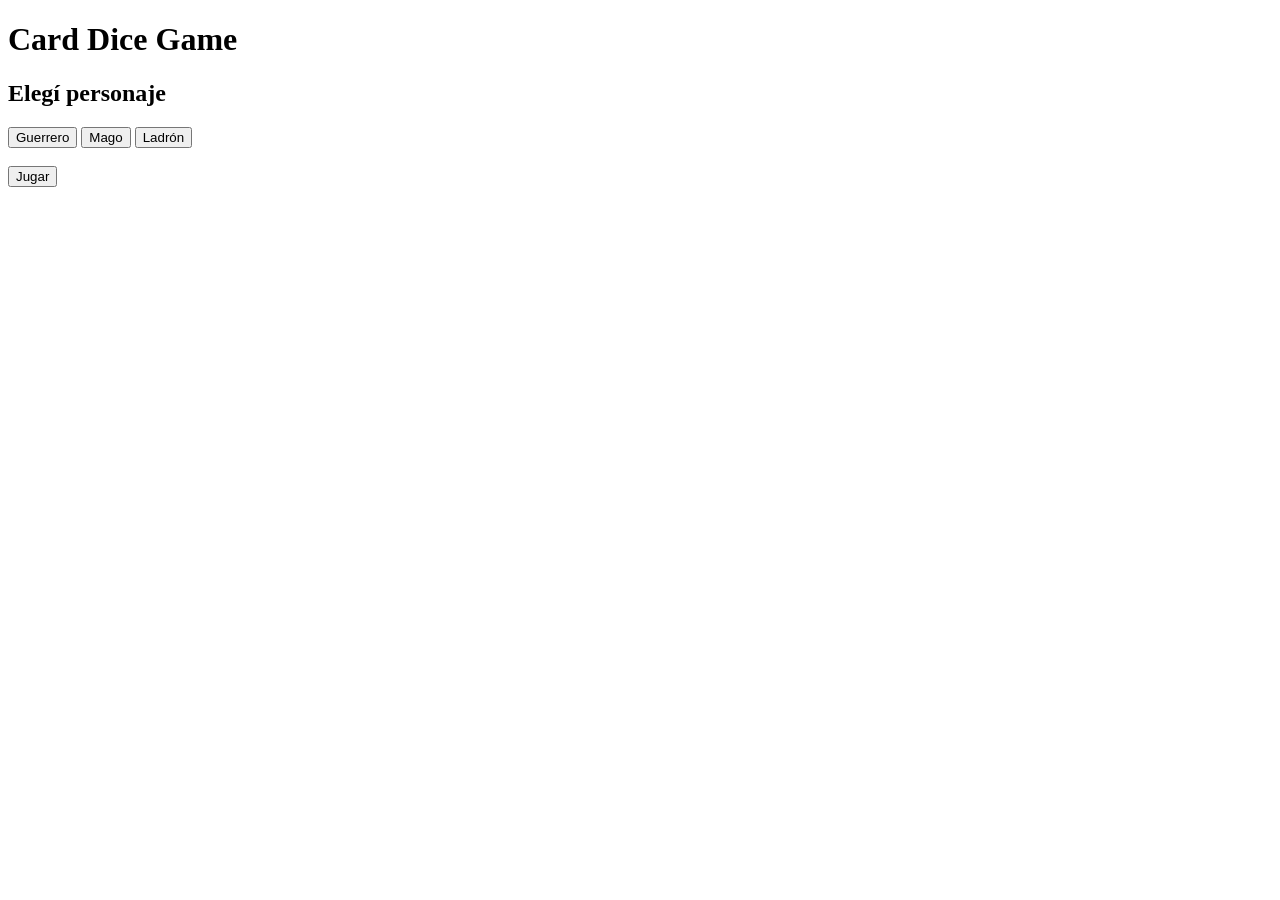
==== Cartas/index.html @ 75b0ce14 "Todo" ====
<!DOCTYPE html>
<html lang="es">
<head>
  <meta charset="UTF-8">
  <title>Menu</title>
  <link rel="stylesheet" href="style.css">
</head>
<body>

<h1>Card Dice Game</h1>

<h2>Elegí personaje</h2>

<button onclick="selectCharacter('guerrero')">Guerrero</button>
<button onclick="selectCharacter('mago')">Mago</button>
<button onclick="selectCharacter('ladron')">Ladrón</button>

<br><br>

<button onclick="startGame()">Jugar</button>

<script src="menu.js"></script>
</body>
</html>
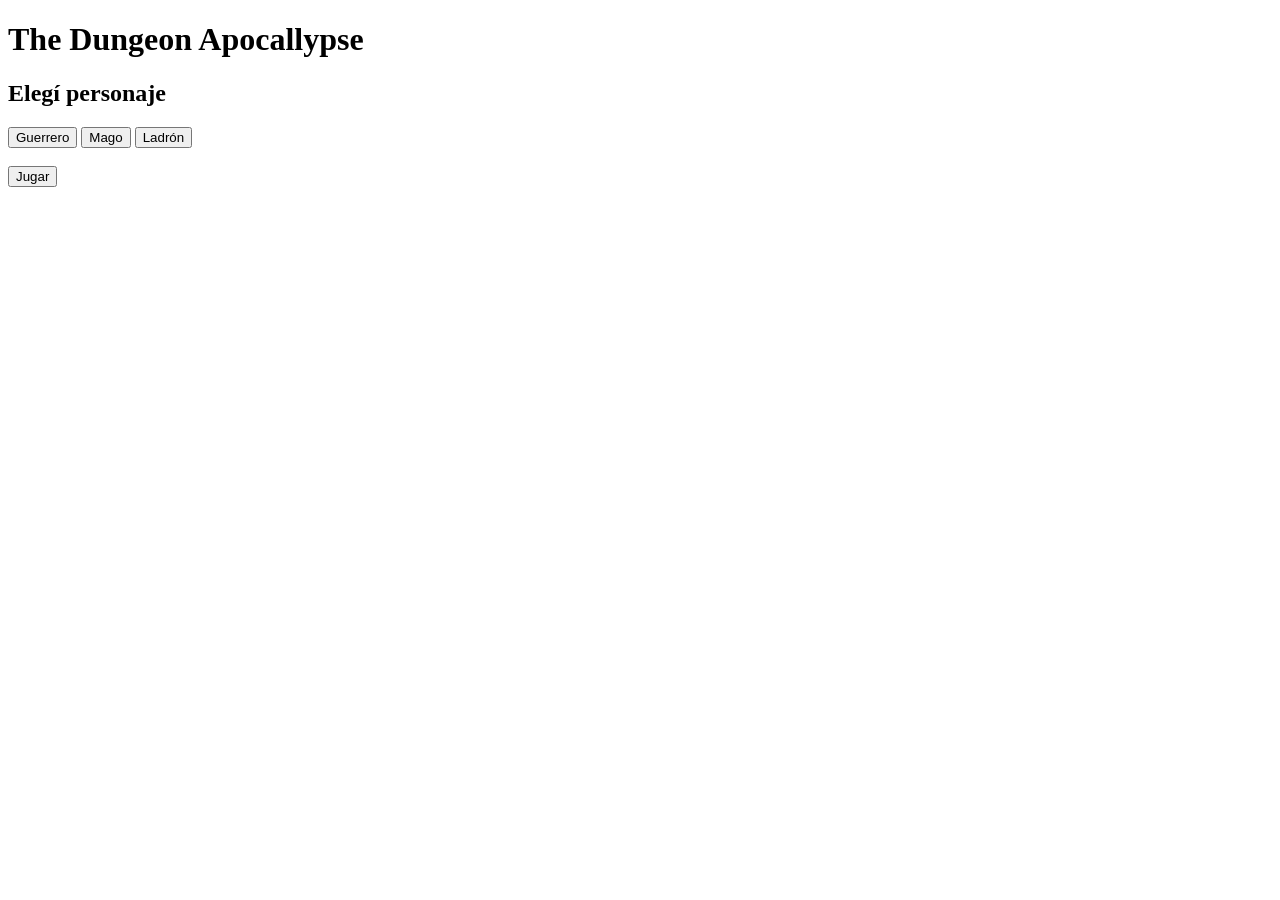
==== commit aa90dbe1: "Update index.html" ====
--- a/Cartas/index.html
+++ b/Cartas/index.html
@@ -7,7 +7,7 @@
 </head>
 <body>
 
-<h1>Card Dice Game</h1>
+<h1>The Dungeon Apocallypse</h1>
 
 <h2>Elegí personaje</h2>
 
@@ -21,4 +21,4 @@
 
 <script src="menu.js"></script>
 </body>
-</html>+</html>
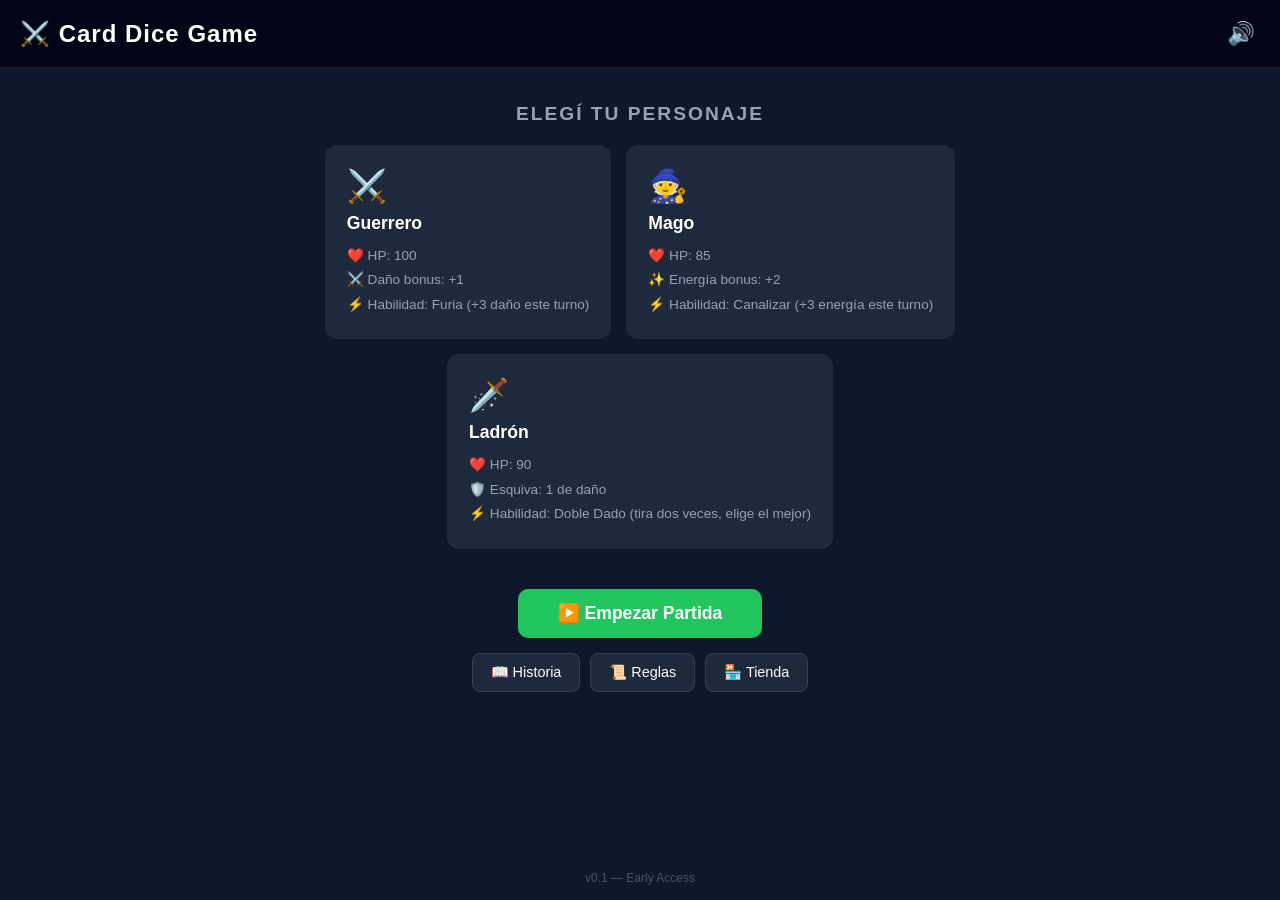
==== commit f2408121: "Definity" ====
--- a/Cartas/index.html
+++ b/Cartas/index.html
@@ -2,23 +2,117 @@
 <html lang="es">
 <head>
   <meta charset="UTF-8">
-  <title>Menu</title>
-  <link rel="stylesheet" href="style.css">
+  <title>Card Dice Game</title>
+  <link rel="stylesheet" href="css/style.css">
 </head>
 <body>
 
-<h1>The Dungeon Apocallypse</h1>
+  <!-- HEADER -->
+  <div class="menu-header">
+    <h1 class="game-title">⚔️ Card Dice Game</h1>
+    <button class="icon-btn" onclick="toggleMute()" id="mute-btn">🔊</button>
+  </div>
 
-<h2>Elegí personaje</h2>
+  <!-- SELECCIÓN DE PERSONAJE -->
+  <section class="hero-section">
+    <h2>Elegí tu personaje</h2>
+    <div class="hero-cards">
 
-<button onclick="selectCharacter('guerrero')">Guerrero</button>
-<button onclick="selectCharacter('mago')">Mago</button>
-<button onclick="selectCharacter('ladron')">Ladrón</button>
+      <div class="hero-card" id="hero-guerrero" onclick="selectCharacter('guerrero')">
+        <div class="hero-icon">⚔️</div>
+        <h3>Guerrero</h3>
+        <ul>
+          <li>❤️ HP: 100</li>
+          <li>⚔️ Daño bonus: +1</li>
+          <li>⚡ Habilidad: Furia (+3 daño este turno)</li>
+        </ul>
+      </div>
 
-<br><br>
+      <div class="hero-card" id="hero-mago" onclick="selectCharacter('mago')">
+        <div class="hero-icon">🧙</div>
+        <h3>Mago</h3>
+        <ul>
+          <li>❤️ HP: 85</li>
+          <li>✨ Energía bonus: +2</li>
+          <li>⚡ Habilidad: Canalizar (+3 energía este turno)</li>
+        </ul>
+      </div>
 
-<button onclick="startGame()">Jugar</button>
+      <div class="hero-card" id="hero-ladron" onclick="selectCharacter('ladron')">
+        <div class="hero-icon">🗡️</div>
+        <h3>Ladrón</h3>
+        <ul>
+          <li>❤️ HP: 90</li>
+          <li>🛡️ Esquiva: 1 de daño</li>
+          <li>⚡ Habilidad: Doble Dado (tira dos veces, elige el mejor)</li>
+        </ul>
+      </div>
 
-<script src="menu.js"></script>
+    </div>
+  </section>
+
+  <!-- BOTONES PRINCIPALES -->
+  <section class="menu-buttons">
+    <button class="start-btn" onclick="startGame()">▶️ Empezar Partida</button>
+    <div class="secondary-buttons">
+      <button class="menu-btn" onclick="openModal('modal-lore')">📖 Historia</button>
+      <button class="menu-btn" onclick="openModal('modal-rules')">📜 Reglas</button>
+      <button class="menu-btn" onclick="openModal('modal-shop')">🏪 Tienda</button>
+    </div>
+  </section>
+
+  <!-- VERSION -->
+  <footer class="menu-footer">v0.1 — Early Access</footer>
+
+  <!-- MODAL: HISTORIA -->
+  <div class="modal hidden" id="modal-lore">
+    <div class="modal-box">
+      <button class="modal-close" onclick="closeModal('modal-lore')">✕</button>
+      <h2>📖 Historia</h2>
+      <p>En un mundo donde los dioses juegan con dados y las cartas dictan el destino, un héroe solitario desafía las sombras que consumen las tierras del norte.</p>
+      <p>Cada batalla es un lanzamiento. Cada carta, una decisión. El camino hacia la redención está pavimentado con huesos de enemigos caídos.</p>
+      <p><em>¿Tenés el valor de enfrentarte al caos?</em></p>
+    </div>
+  </div>
+
+  <!-- MODAL: REGLAS -->
+  <div class="modal hidden" id="modal-rules">
+    <div class="modal-box">
+      <button class="modal-close" onclick="closeModal('modal-rules')">✕</button>
+      <h2>📜 Reglas</h2>
+      <ul>
+        <li>🎲 Tirá los dados al inicio de tu turno para ganar energía.</li>
+        <li>⚡ Usá tu habilidad especial una vez por turno.</li>
+        <li>🃏 Jugá cartas gastando energía para atacar o curarte.</li>
+        <li>🔚 Terminá el turno para que el enemigo ataque.</li>
+        <li>💀 Si tu HP llega a 0, perdés. Si el enemigo llega a 0, ganás.</li>
+      </ul>
+    </div>
+  </div>
+
+  <!-- MODAL: TIENDA -->
+  <div class="modal hidden" id="modal-shop">
+    <div class="modal-box">
+      <button class="modal-close" onclick="closeModal('modal-shop')">✕</button>
+      <h2>🏪 Tienda</h2>
+      <p class="shop-soon">La tienda está en construcción. Próximamente podrás comprar cartas, mejoras y cosméticos.</p>
+      <div class="shop-items">
+        <div class="shop-item locked">
+          <span>🗡️ Espada del Caos</span>
+          <span class="lock">🔒 Próximamente</span>
+        </div>
+        <div class="shop-item locked">
+          <span>🛡️ Escudo de Hierro</span>
+          <span class="lock">🔒 Próximamente</span>
+        </div>
+        <div class="shop-item locked">
+          <span>🧪 Poción Mayor</span>
+          <span class="lock">🔒 Próximamente</span>
+        </div>
+      </div>
+    </div>
+  </div>
+
+  <script src="js/menu.js"></script>
 </body>
 </html>
--- a/Cartas/css/style.css
+++ b/Cartas/css/style.css
@@ -0,0 +1,253 @@
+/* --------- BASE --------- */
+* {
+  box-sizing: border-box;
+}
+
+body {
+  margin: 0;
+  font-family: Arial, sans-serif;
+  background: #0f172a;
+  color: white;
+  min-height: 100vh;
+  display: flex;
+  flex-direction: column;
+  align-items: center;
+}
+
+/* --------- HEADER --------- */
+.menu-header {
+  width: 100%;
+  display: flex;
+  justify-content: space-between;
+  align-items: center;
+  padding: 15px 20px;
+  background: #020617;
+}
+
+.game-title {
+  margin: 0;
+  font-size: 1.5rem;
+  letter-spacing: 1px;
+}
+
+.icon-btn {
+  background: none;
+  border: none;
+  font-size: 1.4rem;
+  cursor: pointer;
+  padding: 5px;
+}
+
+/* --------- HEROES --------- */
+.hero-section {
+  text-align: center;
+  padding: 20px;
+  width: 100%;
+  max-width: 800px;
+}
+
+.hero-section h2 {
+  margin-bottom: 20px;
+  font-size: 1.2rem;
+  color: #94a3b8;
+  text-transform: uppercase;
+  letter-spacing: 2px;
+}
+
+.hero-cards {
+  display: flex;
+  gap: 15px;
+  justify-content: center;
+  flex-wrap: wrap;
+}
+
+.hero-card {
+  background: #1e293b;
+  border: 2px solid transparent;
+  border-radius: 12px;
+  padding: 20px;
+  min-width: 200px;
+  cursor: pointer;
+  transition: 0.2s;
+  text-align: left;
+}
+
+.hero-card:hover {
+  background: #334155;
+  transform: translateY(-3px);
+}
+
+.hero-card.selected {
+  border-color: #f59e0b;
+  background: #292524;
+  box-shadow: 0 0 15px rgba(245, 158, 11, 0.3);
+}
+
+.hero-icon {
+  font-size: 2rem;
+  margin-bottom: 8px;
+}
+
+.hero-card h3 {
+  margin: 0 0 10px 0;
+  font-size: 1.1rem;
+}
+
+.hero-card ul {
+  list-style: none;
+  padding: 0;
+  margin: 0;
+  font-size: 0.85rem;
+  color: #94a3b8;
+  line-height: 1.8;
+}
+
+.hero-card.selected ul {
+  color: #cbd5e1;
+}
+
+/* --------- BOTONES PRINCIPALES --------- */
+.menu-buttons {
+  display: flex;
+  flex-direction: column;
+  align-items: center;
+  gap: 15px;
+  padding: 20px;
+}
+
+.start-btn {
+  background: #22c55e;
+  color: white;
+  border: none;
+  border-radius: 10px;
+  padding: 14px 40px;
+  font-size: 1.1rem;
+  font-weight: bold;
+  cursor: pointer;
+  transition: 0.2s;
+}
+
+.start-btn:hover {
+  background: #16a34a;
+  transform: scale(1.03);
+}
+
+.secondary-buttons {
+  display: flex;
+  gap: 10px;
+  flex-wrap: wrap;
+  justify-content: center;
+}
+
+.menu-btn {
+  background: #1e293b;
+  color: white;
+  border: 1px solid #334155;
+  border-radius: 8px;
+  padding: 10px 18px;
+  font-size: 0.9rem;
+  cursor: pointer;
+  transition: 0.2s;
+}
+
+.menu-btn:hover {
+  background: #334155;
+}
+
+/* --------- FOOTER --------- */
+.menu-footer {
+  margin-top: auto;
+  padding: 15px;
+  font-size: 0.75rem;
+  color: #475569;
+}
+
+/* --------- MODALES --------- */
+.modal {
+  position: fixed;
+  top: 0;
+  left: 0;
+  width: 100%;
+  height: 100%;
+  background: rgba(0, 0, 0, 0.85);
+  display: flex;
+  justify-content: center;
+  align-items: center;
+  z-index: 100;
+}
+
+.modal.hidden {
+  display: none;
+}
+
+.modal-box {
+  background: #1e293b;
+  border-radius: 14px;
+  padding: 30px;
+  max-width: 480px;
+  width: 90%;
+  position: relative;
+  line-height: 1.7;
+}
+
+.modal-box h2 {
+  margin-top: 0;
+}
+
+.modal-box ul {
+  padding-left: 10px;
+  list-style: none;
+}
+
+.modal-box ul li {
+  margin-bottom: 10px;
+  color: #cbd5e1;
+}
+
+.modal-close {
+  position: absolute;
+  top: 12px;
+  right: 12px;
+  background: #334155;
+  color: white;
+  border: none;
+  border-radius: 6px;
+  padding: 5px 10px;
+  cursor: pointer;
+  font-size: 0.9rem;
+}
+
+.modal-close:hover {
+  background: #475569;
+}
+
+/* --------- TIENDA --------- */
+.shop-soon {
+  color: #94a3b8;
+  font-size: 0.9rem;
+  margin-bottom: 20px;
+}
+
+.shop-items {
+  display: flex;
+  flex-direction: column;
+  gap: 10px;
+}
+
+.shop-item {
+  display: flex;
+  justify-content: space-between;
+  align-items: center;
+  background: #0f172a;
+  padding: 12px 16px;
+  border-radius: 8px;
+}
+
+.shop-item.locked {
+  opacity: 0.6;
+}
+
+.lock {
+  font-size: 0.8rem;
+  color: #64748b;
+}
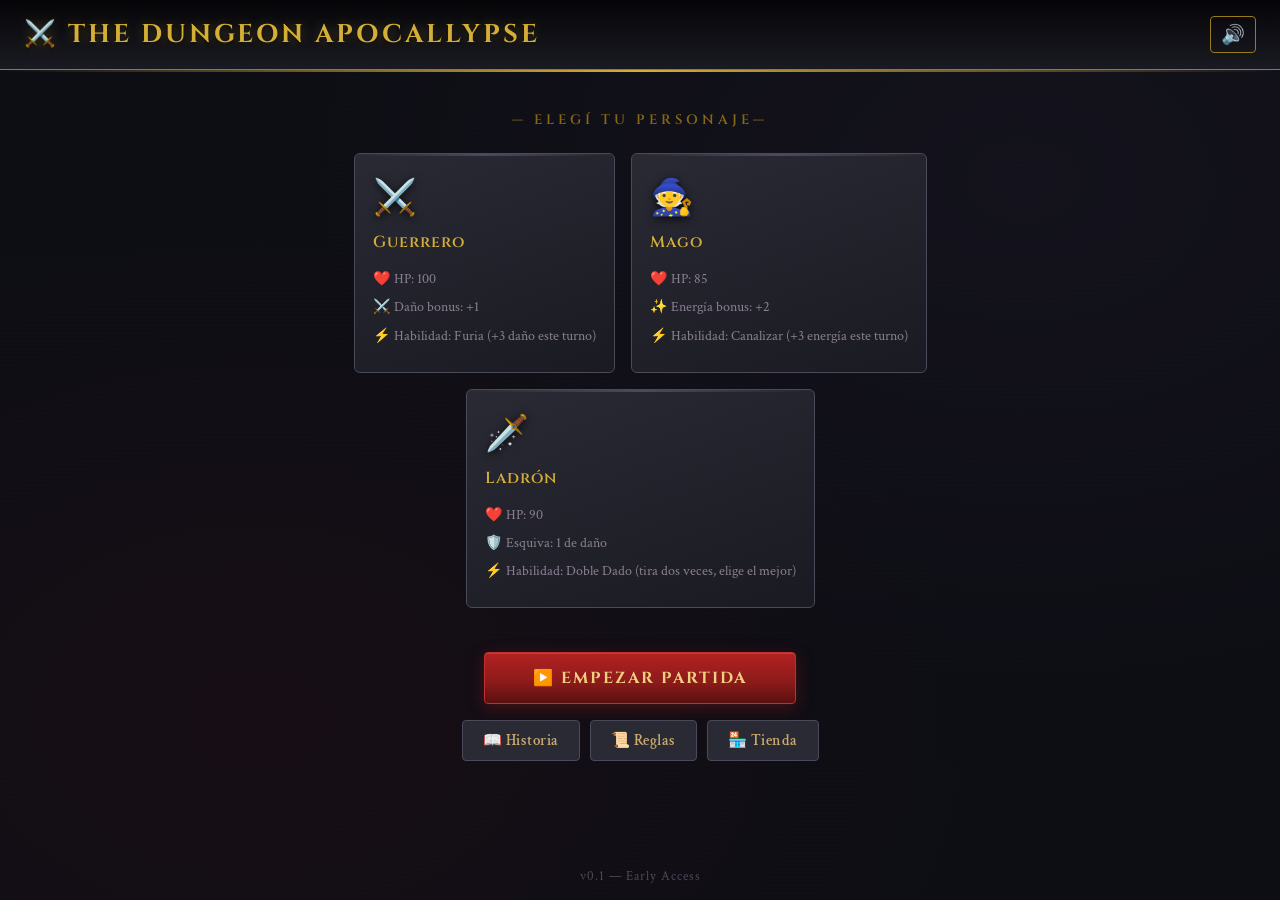
==== commit 9893a9de: "Update index.html" ====
--- a/Cartas/index.html
+++ b/Cartas/index.html
@@ -2,14 +2,14 @@
 <html lang="es">
 <head>
   <meta charset="UTF-8">
-  <title>Card Dice Game</title>
+  <title>The Dungeon Apocallypse</title>
   <link rel="stylesheet" href="css/style.css">
 </head>
 <body>
 
   <!-- HEADER -->
   <div class="menu-header">
-    <h1 class="game-title">⚔️ Card Dice Game</h1>
+    <h1 class="game-title">⚔️ The Dungeon Apocallypse</h1>
     <button class="icon-btn" onclick="toggleMute()" id="mute-btn">🔊</button>
   </div>
 
--- a/Cartas/css/style.css
+++ b/Cartas/css/style.css
@@ -1,253 +1,402 @@
-/* --------- BASE --------- */
-* {
-  box-sizing: border-box;
-}
-
-body {
-  margin: 0;
-  font-family: Arial, sans-serif;
-  background: #0f172a;
-  color: white;
-  min-height: 100vh;
-  display: flex;
-  flex-direction: column;
-  align-items: center;
-}
-
-/* --------- HEADER --------- */
-.menu-header {
-  width: 100%;
-  display: flex;
-  justify-content: space-between;
-  align-items: center;
-  padding: 15px 20px;
-  background: #020617;
-}
-
-.game-title {
-  margin: 0;
-  font-size: 1.5rem;
-  letter-spacing: 1px;
-}
-
-.icon-btn {
-  background: none;
-  border: none;
-  font-size: 1.4rem;
-  cursor: pointer;
-  padding: 5px;
-}
-
-/* --------- HEROES --------- */
-.hero-section {
-  text-align: center;
-  padding: 20px;
-  width: 100%;
-  max-width: 800px;
-}
-
-.hero-section h2 {
-  margin-bottom: 20px;
-  font-size: 1.2rem;
-  color: #94a3b8;
-  text-transform: uppercase;
-  letter-spacing: 2px;
-}
-
-.hero-cards {
-  display: flex;
-  gap: 15px;
-  justify-content: center;
-  flex-wrap: wrap;
-}
-
-.hero-card {
-  background: #1e293b;
-  border: 2px solid transparent;
-  border-radius: 12px;
-  padding: 20px;
-  min-width: 200px;
-  cursor: pointer;
-  transition: 0.2s;
-  text-align: left;
-}
-
-.hero-card:hover {
-  background: #334155;
-  transform: translateY(-3px);
-}
-
-.hero-card.selected {
-  border-color: #f59e0b;
-  background: #292524;
-  box-shadow: 0 0 15px rgba(245, 158, 11, 0.3);
-}
-
-.hero-icon {
-  font-size: 2rem;
-  margin-bottom: 8px;
-}
-
-.hero-card h3 {
-  margin: 0 0 10px 0;
-  font-size: 1.1rem;
-}
-
-.hero-card ul {
-  list-style: none;
-  padding: 0;
-  margin: 0;
-  font-size: 0.85rem;
-  color: #94a3b8;
-  line-height: 1.8;
-}
-
-.hero-card.selected ul {
-  color: #cbd5e1;
-}
-
-/* --------- BOTONES PRINCIPALES --------- */
-.menu-buttons {
-  display: flex;
-  flex-direction: column;
-  align-items: center;
-  gap: 15px;
-  padding: 20px;
-}
-
-.start-btn {
-  background: #22c55e;
-  color: white;
-  border: none;
-  border-radius: 10px;
-  padding: 14px 40px;
-  font-size: 1.1rem;
-  font-weight: bold;
-  cursor: pointer;
-  transition: 0.2s;
-}
-
-.start-btn:hover {
-  background: #16a34a;
-  transform: scale(1.03);
-}
-
-.secondary-buttons {
-  display: flex;
-  gap: 10px;
-  flex-wrap: wrap;
-  justify-content: center;
-}
-
-.menu-btn {
-  background: #1e293b;
-  color: white;
-  border: 1px solid #334155;
-  border-radius: 8px;
-  padding: 10px 18px;
-  font-size: 0.9rem;
-  cursor: pointer;
-  transition: 0.2s;
-}
-
-.menu-btn:hover {
-  background: #334155;
-}
-
-/* --------- FOOTER --------- */
-.menu-footer {
-  margin-top: auto;
-  padding: 15px;
-  font-size: 0.75rem;
-  color: #475569;
-}
-
-/* --------- MODALES --------- */
-.modal {
-  position: fixed;
-  top: 0;
-  left: 0;
-  width: 100%;
-  height: 100%;
-  background: rgba(0, 0, 0, 0.85);
-  display: flex;
-  justify-content: center;
-  align-items: center;
-  z-index: 100;
-}
-
-.modal.hidden {
-  display: none;
-}
-
-.modal-box {
-  background: #1e293b;
-  border-radius: 14px;
-  padding: 30px;
-  max-width: 480px;
-  width: 90%;
-  position: relative;
-  line-height: 1.7;
-}
-
-.modal-box h2 {
-  margin-top: 0;
-}
-
-.modal-box ul {
-  padding-left: 10px;
-  list-style: none;
-}
-
-.modal-box ul li {
-  margin-bottom: 10px;
-  color: #cbd5e1;
-}
-
-.modal-close {
-  position: absolute;
-  top: 12px;
-  right: 12px;
-  background: #334155;
-  color: white;
-  border: none;
-  border-radius: 6px;
-  padding: 5px 10px;
-  cursor: pointer;
-  font-size: 0.9rem;
-}
-
-.modal-close:hover {
-  background: #475569;
-}
-
-/* --------- TIENDA --------- */
-.shop-soon {
-  color: #94a3b8;
-  font-size: 0.9rem;
-  margin-bottom: 20px;
-}
-
-.shop-items {
-  display: flex;
-  flex-direction: column;
-  gap: 10px;
-}
-
-.shop-item {
-  display: flex;
-  justify-content: space-between;
-  align-items: center;
-  background: #0f172a;
-  padding: 12px 16px;
-  border-radius: 8px;
-}
-
-.shop-item.locked {
-  opacity: 0.6;
-}
-
-.lock {
-  font-size: 0.8rem;
-  color: #64748b;
-}
+@import url('https://fonts.googleapis.com/css2?family=MedievalSharp&family=Cinzel:wght@400;600;700&family=Crimson+Text:ital,wght@0,400;0,600;1,400&display=swap');
+
+/* --------- VARIABLES --------- */
+:root {
+  --parchment: #c9a96e;
+  --parchment-dark: #8b6914;
+  --blood: #8b1a1a;
+  --blood-bright: #b22222;
+  --iron: #2a2a35;
+  --iron-light: #3a3a4a;
+  --iron-mid: #4a4a5a;
+  --gold: #d4af37;
+  --gold-dim: #9a7a1a;
+  --ember: #c0441a;
+  --smoke: #1a1a22;
+  --stone: #0d0d14;
+  --rune: #7a6ba0;
+  --rune-bright: #a090cc;
+
+  --border-ornate: 1px solid var(--gold-dim);
+  --shadow-deep: 0 4px 20px rgba(0,0,0,0.7), inset 0 1px 0 rgba(212,175,55,0.1);
+  --text-glow: 0 0 12px rgba(212,175,55,0.3);
+}
+
+/* --------- BASE --------- */
+* { box-sizing: border-box; }
+
+body {
+  margin: 0;
+  font-family: 'Crimson Text', Georgia, serif;
+  background-color: var(--stone);
+  background-image:
+    radial-gradient(ellipse at 20% 80%, rgba(139,26,26,0.08) 0%, transparent 50%),
+    radial-gradient(ellipse at 80% 20%, rgba(122,107,160,0.06) 0%, transparent 50%),
+    repeating-linear-gradient(
+      0deg,
+      transparent,
+      transparent 2px,
+      rgba(255,255,255,0.005) 2px,
+      rgba(255,255,255,0.005) 4px
+    );
+  color: var(--parchment);
+  min-height: 100vh;
+  display: flex;
+  flex-direction: column;
+  align-items: center;
+}
+
+/* --------- HEADER --------- */
+.menu-header {
+  width: 100%;
+  display: flex;
+  justify-content: space-between;
+  align-items: center;
+  padding: 16px 24px;
+  background: linear-gradient(180deg, #050508 0%, var(--smoke) 100%);
+  border-bottom: 1px solid var(--gold-dim);
+  position: relative;
+}
+
+.menu-header::after {
+  content: '';
+  position: absolute;
+  bottom: -3px;
+  left: 0;
+  right: 0;
+  height: 2px;
+  background: linear-gradient(90deg, transparent, var(--gold), transparent);
+}
+
+.game-title {
+  margin: 0;
+  font-family: 'Cinzel', serif;
+  font-size: 1.6rem;
+  font-weight: 700;
+  letter-spacing: 3px;
+  color: var(--gold);
+  text-shadow: var(--text-glow), 0 2px 4px rgba(0,0,0,0.8);
+  text-transform: uppercase;
+}
+
+.icon-btn {
+  background: none;
+  border: 1px solid var(--gold-dim);
+  border-radius: 4px;
+  font-size: 1.2rem;
+  cursor: pointer;
+  padding: 6px 10px;
+  color: var(--parchment);
+  transition: all 0.2s;
+}
+
+.icon-btn:hover {
+  background: rgba(212,175,55,0.1);
+  border-color: var(--gold);
+}
+
+/* --------- HEROES --------- */
+.hero-section {
+  text-align: center;
+  padding: 30px 20px 20px;
+  width: 100%;
+  max-width: 860px;
+}
+
+.hero-section h2 {
+  margin-bottom: 24px;
+  font-family: 'Cinzel', serif;
+  font-size: 0.85rem;
+  font-weight: 600;
+  color: var(--parchment-dark);
+  text-transform: uppercase;
+  letter-spacing: 4px;
+  position: relative;
+  display: inline-block;
+}
+
+.hero-section h2::before,
+.hero-section h2::after {
+  content: '— ';
+  color: var(--gold-dim);
+}
+
+.hero-cards {
+  display: flex;
+  gap: 16px;
+  justify-content: center;
+  flex-wrap: wrap;
+}
+
+.hero-card {
+  background: linear-gradient(160deg, var(--iron) 0%, var(--smoke) 100%);
+  border: 1px solid var(--iron-mid);
+  border-radius: 6px;
+  padding: 22px 18px;
+  min-width: 210px;
+  cursor: pointer;
+  transition: all 0.25s ease;
+  text-align: left;
+  position: relative;
+  overflow: hidden;
+}
+
+.hero-card::before {
+  content: '';
+  position: absolute;
+  top: 0; left: 0; right: 0;
+  height: 2px;
+  background: linear-gradient(90deg, transparent, var(--iron-mid), transparent);
+  transition: background 0.25s;
+}
+
+.hero-card:hover {
+  border-color: var(--gold-dim);
+  transform: translateY(-4px);
+  box-shadow: 0 8px 24px rgba(0,0,0,0.6), 0 0 20px rgba(139,26,26,0.15);
+}
+
+.hero-card:hover::before {
+  background: linear-gradient(90deg, transparent, var(--gold-dim), transparent);
+}
+
+.hero-card.selected {
+  border-color: var(--gold);
+  background: linear-gradient(160deg, #2a200a 0%, #180f00 100%);
+  box-shadow: 0 0 25px rgba(212,175,55,0.2), var(--shadow-deep);
+}
+
+.hero-card.selected::before {
+  background: linear-gradient(90deg, transparent, var(--gold), transparent);
+}
+
+.hero-icon {
+  font-size: 2.2rem;
+  margin-bottom: 10px;
+  filter: drop-shadow(0 2px 4px rgba(0,0,0,0.8));
+}
+
+.hero-card h3 {
+  margin: 0 0 12px 0;
+  font-family: 'Cinzel', serif;
+  font-size: 1rem;
+  font-weight: 600;
+  color: var(--gold);
+  letter-spacing: 1px;
+}
+
+.hero-card ul {
+  list-style: none;
+  padding: 0;
+  margin: 0;
+  font-size: 0.88rem;
+  color: #8a8090;
+  line-height: 2;
+}
+
+.hero-card.selected ul {
+  color: var(--parchment);
+}
+
+/* --------- BOTONES PRINCIPALES --------- */
+.menu-buttons {
+  display: flex;
+  flex-direction: column;
+  align-items: center;
+  gap: 16px;
+  padding: 24px 20px;
+}
+
+.start-btn {
+  background: linear-gradient(180deg, var(--blood-bright) 0%, var(--blood) 60%, #5a0f0f 100%);
+  color: #f0d080;
+  border: 1px solid #c03030;
+  border-radius: 4px;
+  padding: 14px 48px;
+  font-family: 'Cinzel', serif;
+  font-size: 1rem;
+  font-weight: 700;
+  letter-spacing: 2px;
+  cursor: pointer;
+  transition: all 0.2s;
+  text-transform: uppercase;
+  box-shadow: 0 4px 16px rgba(139,26,26,0.4), inset 0 1px 0 rgba(255,200,100,0.2);
+  position: relative;
+}
+
+.start-btn:hover {
+  background: linear-gradient(180deg, #c83030 0%, #9a1a1a 60%, #6a0f0f 100%);
+  box-shadow: 0 6px 24px rgba(180,30,30,0.5), inset 0 1px 0 rgba(255,200,100,0.3);
+  transform: translateY(-1px);
+}
+
+.start-btn:active {
+  transform: translateY(1px);
+  box-shadow: 0 2px 8px rgba(139,26,26,0.4);
+}
+
+.secondary-buttons {
+  display: flex;
+  gap: 10px;
+  flex-wrap: wrap;
+  justify-content: center;
+}
+
+.menu-btn {
+  background: var(--iron);
+  color: var(--parchment);
+  border: 1px solid var(--iron-mid);
+  border-radius: 4px;
+  padding: 10px 20px;
+  font-family: 'Crimson Text', serif;
+  font-size: 0.95rem;
+  font-weight: 600;
+  cursor: pointer;
+  transition: all 0.2s;
+  letter-spacing: 0.5px;
+}
+
+.menu-btn:hover {
+  background: var(--iron-light);
+  border-color: var(--gold-dim);
+  color: var(--gold);
+}
+
+/* --------- FOOTER --------- */
+.menu-footer {
+  margin-top: auto;
+  padding: 16px;
+  font-family: 'Crimson Text', serif;
+  font-size: 0.8rem;
+  color: var(--iron-mid);
+  letter-spacing: 1px;
+}
+
+/* --------- MODALES --------- */
+.modal {
+  position: fixed;
+  top: 0; left: 0;
+  width: 100%; height: 100%;
+  background: rgba(0,0,0,0.88);
+  display: flex;
+  justify-content: center;
+  align-items: center;
+  z-index: 100;
+  backdrop-filter: blur(2px);
+}
+
+.modal.hidden { display: none; }
+
+.modal-box {
+  background: linear-gradient(160deg, var(--iron) 0%, var(--smoke) 100%);
+  border: 1px solid var(--gold-dim);
+  border-radius: 6px;
+  padding: 32px;
+  max-width: 500px;
+  width: 90%;
+  position: relative;
+  line-height: 1.8;
+  box-shadow: 0 20px 60px rgba(0,0,0,0.8), 0 0 40px rgba(212,175,55,0.08);
+}
+
+.modal-box::before,
+.modal-box::after {
+  content: '';
+  position: absolute;
+  left: 0; right: 0;
+  height: 1px;
+}
+
+.modal-box::before {
+  top: 6px;
+  background: linear-gradient(90deg, transparent, rgba(212,175,55,0.2), transparent);
+}
+
+.modal-box::after {
+  bottom: 6px;
+  background: linear-gradient(90deg, transparent, rgba(212,175,55,0.2), transparent);
+}
+
+.modal-box h2 {
+  margin-top: 0;
+  font-family: 'Cinzel', serif;
+  font-size: 1.2rem;
+  font-weight: 600;
+  color: var(--gold);
+  letter-spacing: 2px;
+  text-transform: uppercase;
+  border-bottom: 1px solid var(--iron-mid);
+  padding-bottom: 12px;
+  margin-bottom: 20px;
+}
+
+.modal-box p {
+  color: #a09080;
+  font-size: 1rem;
+}
+
+.modal-box ul {
+  padding-left: 0;
+  list-style: none;
+}
+
+.modal-box ul li {
+  margin-bottom: 10px;
+  color: #b0a090;
+  padding-left: 8px;
+  border-left: 2px solid var(--gold-dim);
+}
+
+.modal-close {
+  position: absolute;
+  top: 14px; right: 14px;
+  background: var(--iron-light);
+  color: var(--parchment);
+  border: 1px solid var(--iron-mid);
+  border-radius: 4px;
+  padding: 4px 10px;
+  cursor: pointer;
+  font-size: 0.85rem;
+  transition: all 0.2s;
+}
+
+.modal-close:hover {
+  background: var(--blood);
+  border-color: var(--blood-bright);
+  color: #f0d080;
+}
+
+/* --------- TIENDA --------- */
+.shop-soon {
+  color: #7a6a60;
+  font-size: 0.95rem;
+  margin-bottom: 20px;
+  font-style: italic;
+}
+
+.shop-items {
+  display: flex;
+  flex-direction: column;
+  gap: 8px;
+}
+
+.shop-item {
+  display: flex;
+  justify-content: space-between;
+  align-items: center;
+  background: var(--stone);
+  border: 1px solid var(--iron-light);
+  padding: 12px 16px;
+  border-radius: 4px;
+  font-family: 'Crimson Text', serif;
+  font-size: 0.95rem;
+}
+
+.shop-item.locked {
+  opacity: 0.5;
+}
+
+.lock {
+  font-size: 0.8rem;
+  color: #5a4a40;
+}
